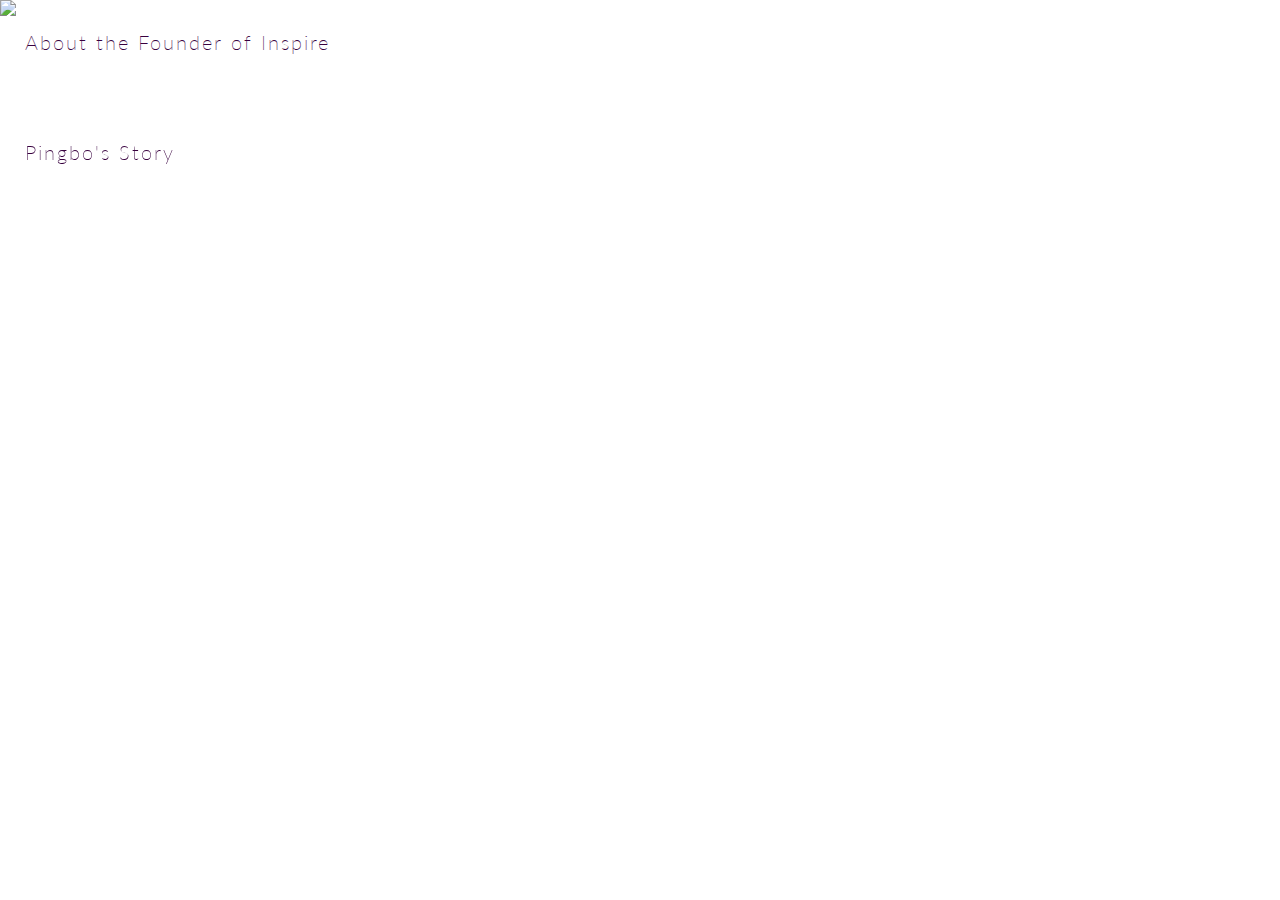
==== about.html @ 9ec23632 "about" ====
<!DOCTYPE html>
<html>
<head>
	<link rel="stylesheet" type="text/css" href="aboutassets/css/style.css">
	<link href="https://fonts.googleapis.com/css?family=Lato:300,400,700" rel="stylesheet">
<body>
	<div id="background-overlay"></div>
	<img id="background" src="aboutassets/img/pic.jpg">


		<div id="name">About the Founder of Inspire</div>
		<div id="title">PINGBO ZHOU</div>
		
			<div id="intro">Pingbo is a current sophomore at the University of California, Berkeley. He has his fingers crossed very hard for Haas and intends to pursue a double major of Business and Economics.</div>
			<div id="story">Pingbo's Story</div>
			<div id="description1">Born in Guangzhou, China in 1997, Pingbo moved to the United States with his parents when he was three years old.
			</div>
			<div id="description2">Growing up in Spokane, Washington, Pingbo always had greater aspirations and believed he would one day make a difference. Upon being accepted to the University of California, Berkeley, he took a few beginner-level coding courses and created Inspire, the premier online photo sharing platform.</div>
			<div id="description3">Inspire is now the leading photo sharing platform on the web, having already displaced Instagram, Flickr, and Facebook. Its success is unprecedented and the company is looking into going public in the next five years.</div>
		
	
</body>
</html>
---- aboutassets/css/style.css ----
body {
	overflow: hidden;
	margin: 0px;
	color: white;
	font-family: 'Lato', sans-serif;
	letter-spacing: 2px;
	text-decoration: underline;
}


#background {
	min-height: 100%;
	min-width: 100%;
	margin: 0 auto;
}


#name{
	position: absolute;
	font-size: 20px;
	font-weight: 200;
	left: 25px;
	top: 30px;
	color: #38013f;

}



#title {
	font-size: 46px;
	letter-spacing: 10px;
	font-weight: 800;
	line-height: 2;
	text-align: center;
	text-shadow: 10px;
	position: fixed;
	left: 105px;
	top: 55px;
}

#intro{
	font-size: 20px;
	font-weight: 200;
	left: 1005px;
	top: 370px;
	color: white;
	position: absolute;
	width: 300px;

}
#story{
	font-size: 20px;
	font-weight: 200;
	left: 25px;
	top: 140px;
	color: #38013f;
	position: absolute;
	width: 300px;

}
#description1 {
	margin-top: 20px;
	line-height: 1.5;
	text-align: left;
	position: absolute;
	left: 25px;
	top: 160px;
	width: 400px;
	font-weight: 300;
}

#description2{
	margin-top: 20px;
	line-height: 1.5;
	text-align: left;
	font-weight: 300;
	position: absolute;
	left: 25px;
	top: 260px;
	width: 400px;
}

#description3{
	margin-top: 20px;
	line-height: 1.5;
	text-align: left;
	font-weight: 300;
	position: absolute;
	left: 25px;
	top: 470px;
	width: 400px;
}

#play {
	position: relative;
	width: 50px;
	margin-top: 30px;
	display: block;
	margin: 0 auto;
}

#play:hover {
	-webkit-filter: invert(100%);
	-moz-filter: invert(100%);
	-o-filter: invert(100%);
	-ms-filter: invert(100%);
	transition: 1s;
}

#album-art {
	width: 150px;
	margin-top: 20px;
	-webkit-box-shadow: 5px 5px 17px -4px rgba(0,0,0,0.6);
	-moz-box-shadow: 5px 5px 17px -4px rgba(0,0,0,0.6);
	box-shadow: 5px 5px 17px -4px rgba(0,0,0,0.6);
	display: block;
	margin: 0 auto;
}

#song-title {
	font-weight: 600;
	font-size: 24px;
	margin-top: 10px;
	text-align: center;
}
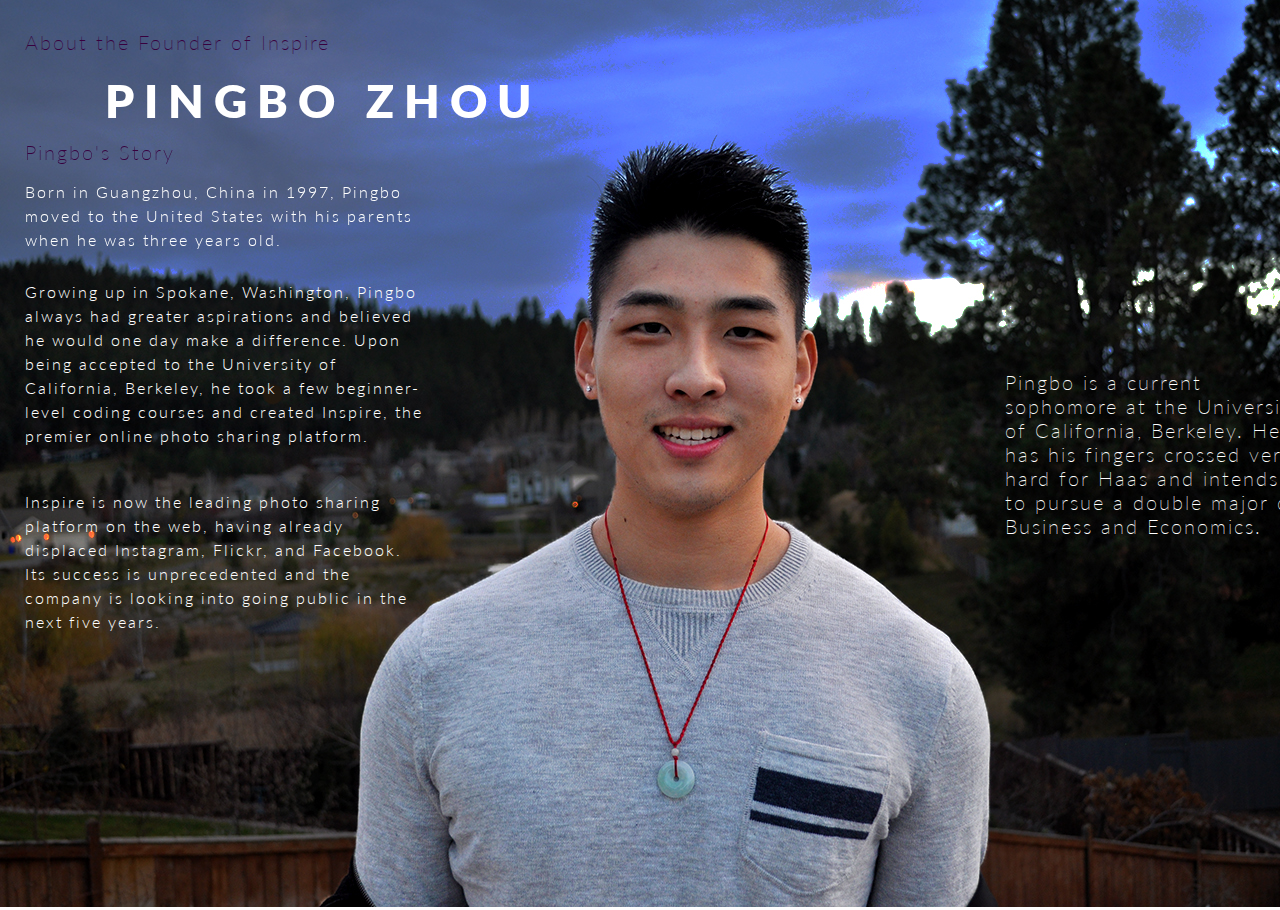
==== commit 83077ca2: "est" ====
--- a/about.html
+++ b/about.html
@@ -4,8 +4,7 @@
 	<link rel="stylesheet" type="text/css" href="aboutassets/css/style.css">
 	<link href="https://fonts.googleapis.com/css?family=Lato:300,400,700" rel="stylesheet">
 <body>
-	<div id="background-overlay"></div>
-	<img id="background" src="aboutassets/img/pic.jpg">
+	<img id="background" src="aboutassets/img/pic.JPG">
 
 
 		<div id="name">About the Founder of Inspire</div>
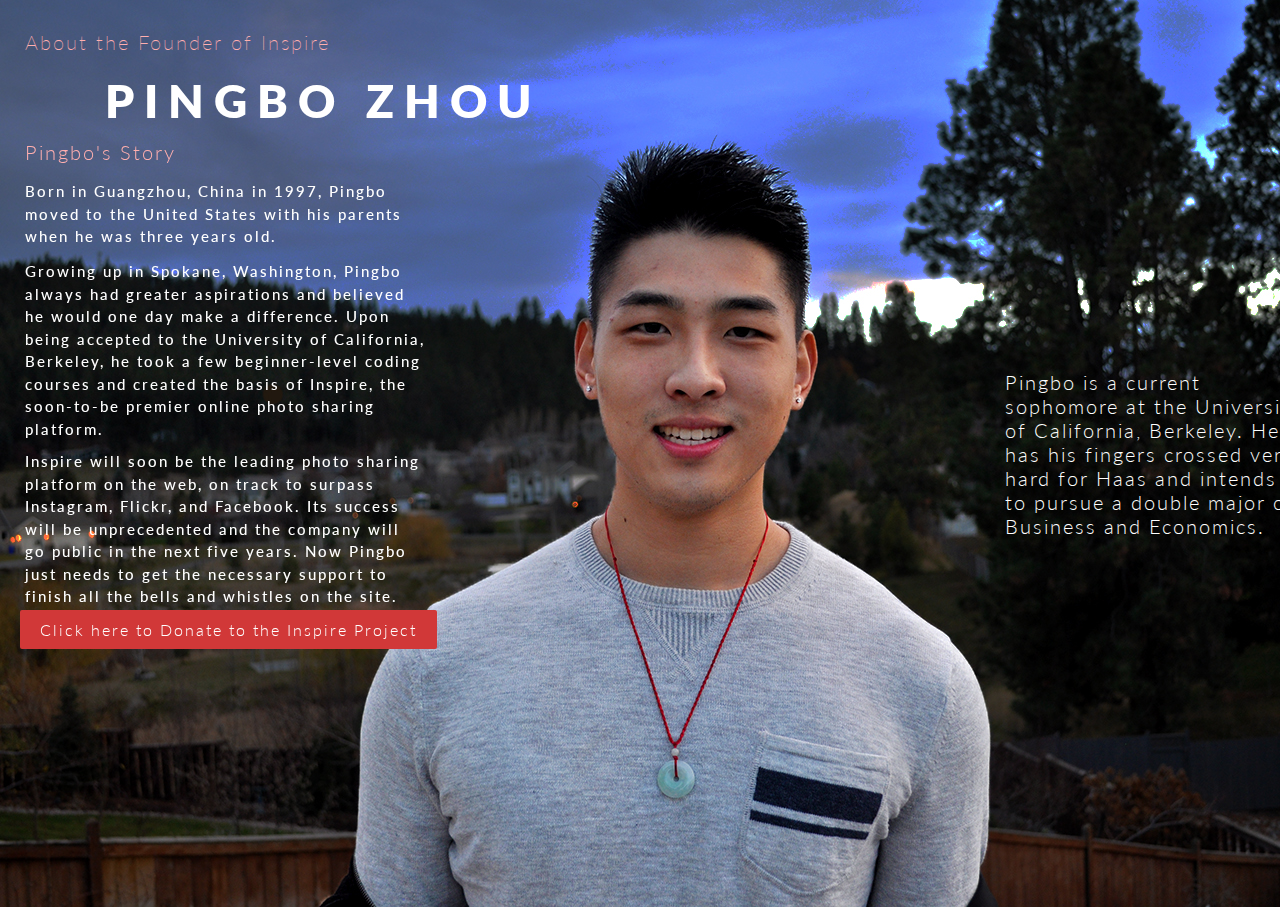
==== commit a0908976: "urhseukf" ====
--- a/about.html
+++ b/about.html
@@ -14,8 +14,9 @@
 			<div id="story">Pingbo's Story</div>
 			<div id="description1">Born in Guangzhou, China in 1997, Pingbo moved to the United States with his parents when he was three years old.
 			</div>
-			<div id="description2">Growing up in Spokane, Washington, Pingbo always had greater aspirations and believed he would one day make a difference. Upon being accepted to the University of California, Berkeley, he took a few beginner-level coding courses and created Inspire, the premier online photo sharing platform.</div>
-			<div id="description3">Inspire is now the leading photo sharing platform on the web, having already displaced Instagram, Flickr, and Facebook. Its success is unprecedented and the company is looking into going public in the next five years.</div>
+			<div id="description2">Growing up in Spokane, Washington, Pingbo always had greater aspirations and believed he would one day make a difference. Upon being accepted to the University of California, Berkeley, he took a few beginner-level coding courses and created the basis of Inspire, the soon-to-be premier online photo sharing platform.</div>
+			<div id="description3">Inspire will soon be the leading photo sharing platform on the web, on track to surpass Instagram, Flickr, and Facebook. Its success will be unprecedented and the company will go public in the next five years. Now Pingbo just needs to get the necessary support to finish all the bells and whistles on the site.</div> 
+		<a href="http://wdd.io/" target="_blank"><div id="donate" >Click here to Donate to the Inspire Project</div></a>
 		
 	
 </body>
--- a/aboutassets/css/style.css
+++ b/aboutassets/css/style.css
@@ -21,7 +21,7 @@
 	font-weight: 200;
 	left: 25px;
 	top: 30px;
-	color: #38013f;
+	color: #ffafaf;
 
 }
 
@@ -41,7 +41,7 @@
 
 #intro{
 	font-size: 20px;
-	font-weight: 200;
+	font-weight: 300;
 	left: 1005px;
 	top: 370px;
 	color: white;
@@ -51,10 +51,10 @@
 }
 #story{
 	font-size: 20px;
-	font-weight: 200;
+	font-weight: 300;
 	left: 25px;
 	top: 140px;
-	color: #38013f;
+	color: #ffafaf;
 	position: absolute;
 	width: 300px;
 
@@ -67,60 +67,44 @@
 	left: 25px;
 	top: 160px;
 	width: 400px;
-	font-weight: 300;
+	font-weight: 500;
+	font-size: 15px;
 }
 
 #description2{
 	margin-top: 20px;
 	line-height: 1.5;
 	text-align: left;
-	font-weight: 300;
+	font-weight: 500;
 	position: absolute;
 	left: 25px;
-	top: 260px;
+	top: 240px;
 	width: 400px;
+	font-size: 15px;
 }
 
 #description3{
 	margin-top: 20px;
 	line-height: 1.5;
 	text-align: left;
-	font-weight: 300;
+	font-weight: 500;
 	position: absolute;
 	left: 25px;
-	top: 470px;
+	top: 430px;
 	width: 400px;
+	font-size: 15px;
 }
 
-#play {
-	position: relative;
-	width: 50px;
-	margin-top: 30px;
-	display: block;
-	margin: 0 auto;
-}
+#donate{
 
-#play:hover {
-	-webkit-filter: invert(100%);
-	-moz-filter: invert(100%);
-	-o-filter: invert(100%);
-	-ms-filter: invert(100%);
-	transition: 1s;
-}
-
-#album-art {
-	width: 150px;
-	margin-top: 20px;
-	-webkit-box-shadow: 5px 5px 17px -4px rgba(0,0,0,0.6);
-	-moz-box-shadow: 5px 5px 17px -4px rgba(0,0,0,0.6);
-	box-shadow: 5px 5px 17px -4px rgba(0,0,0,0.6);
-	display: block;
-	margin: 0 auto;
-}
-
-#song-title {
-	font-weight: 600;
-	font-size: 24px;
-	margin-top: 10px;
-	text-align: center;
+    background: #d13838;
+    color: white;
+    padding: 10px 20px;
+    cursor: pointer;
+    border-radius: 2px;
+    font-weight: 300;
+    margin-top: 10px;
+    position: absolute;
+    top: 600px;
+    left: 20px;
 }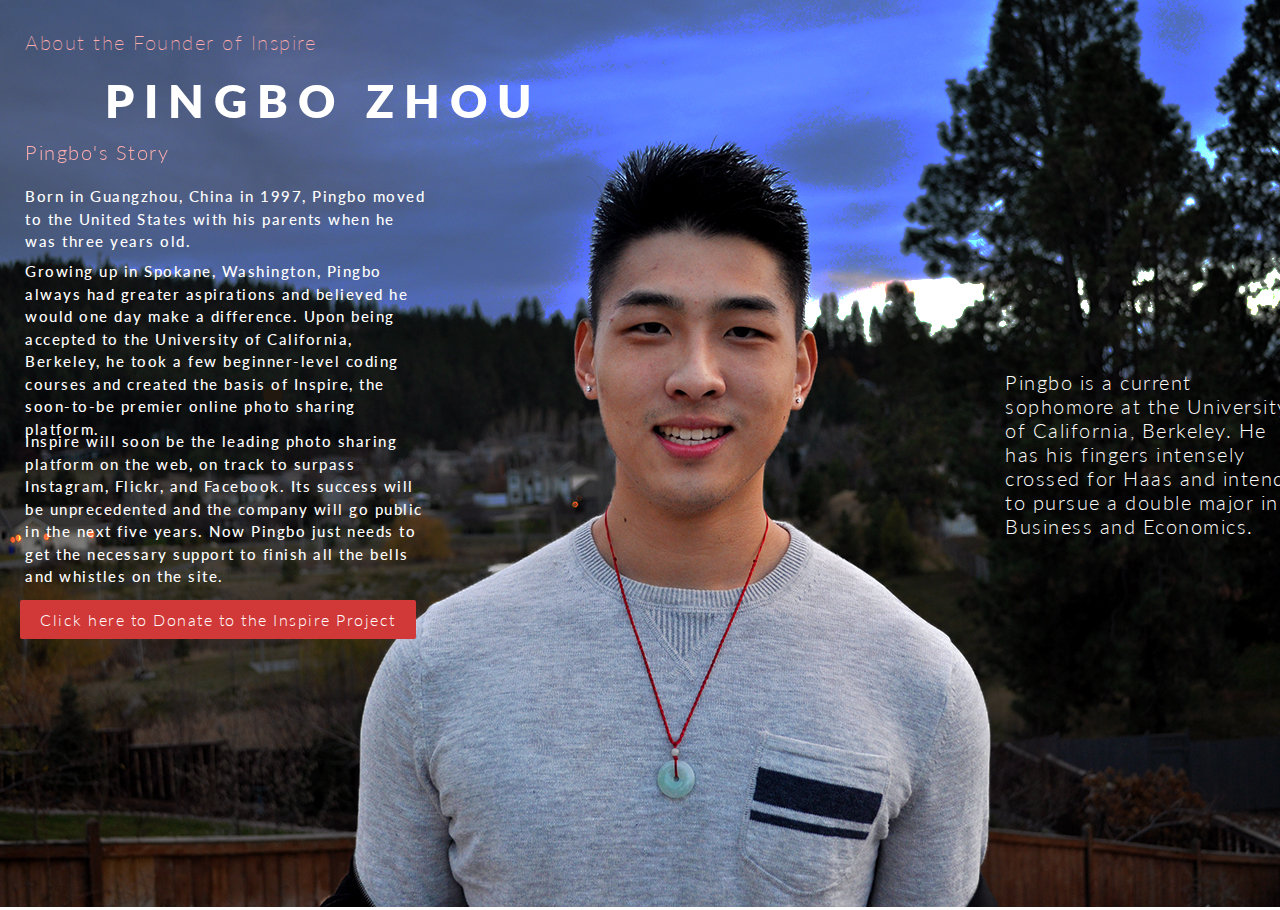
==== commit 256c9703: "changes" ====
--- a/about.html
+++ b/about.html
@@ -10,7 +10,7 @@
 		<div id="name">About the Founder of Inspire</div>
 		<div id="title">PINGBO ZHOU</div>
 		
-			<div id="intro">Pingbo is a current sophomore at the University of California, Berkeley. He has his fingers crossed very hard for Haas and intends to pursue a double major of Business and Economics.</div>
+			<div id="intro">Pingbo is a current sophomore at the University of California, Berkeley. He has his fingers intensely crossed for Haas and intends to pursue a double major in Business and Economics.</div>
 			<div id="story">Pingbo's Story</div>
 			<div id="description1">Born in Guangzhou, China in 1997, Pingbo moved to the United States with his parents when he was three years old.
 			</div>
--- a/aboutassets/css/style.css
+++ b/aboutassets/css/style.css
@@ -3,8 +3,7 @@
 	margin: 0px;
 	color: white;
 	font-family: 'Lato', sans-serif;
-	letter-spacing: 2px;
-	text-decoration: underline;
+	letter-spacing: 1.5px;
 }
 
 
@@ -57,6 +56,7 @@
 	color: #ffafaf;
 	position: absolute;
 	width: 300px;
+	
 
 }
 #description1 {
@@ -65,7 +65,7 @@
 	text-align: left;
 	position: absolute;
 	left: 25px;
-	top: 160px;
+	top: 165px;
 	width: 400px;
 	font-weight: 500;
 	font-size: 15px;
@@ -90,7 +90,7 @@
 	font-weight: 500;
 	position: absolute;
 	left: 25px;
-	top: 430px;
+	top: 410px;
 	width: 400px;
 	font-size: 15px;
 }
@@ -105,6 +105,6 @@
     font-weight: 300;
     margin-top: 10px;
     position: absolute;
-    top: 600px;
+    top: 590px;
     left: 20px;
 }